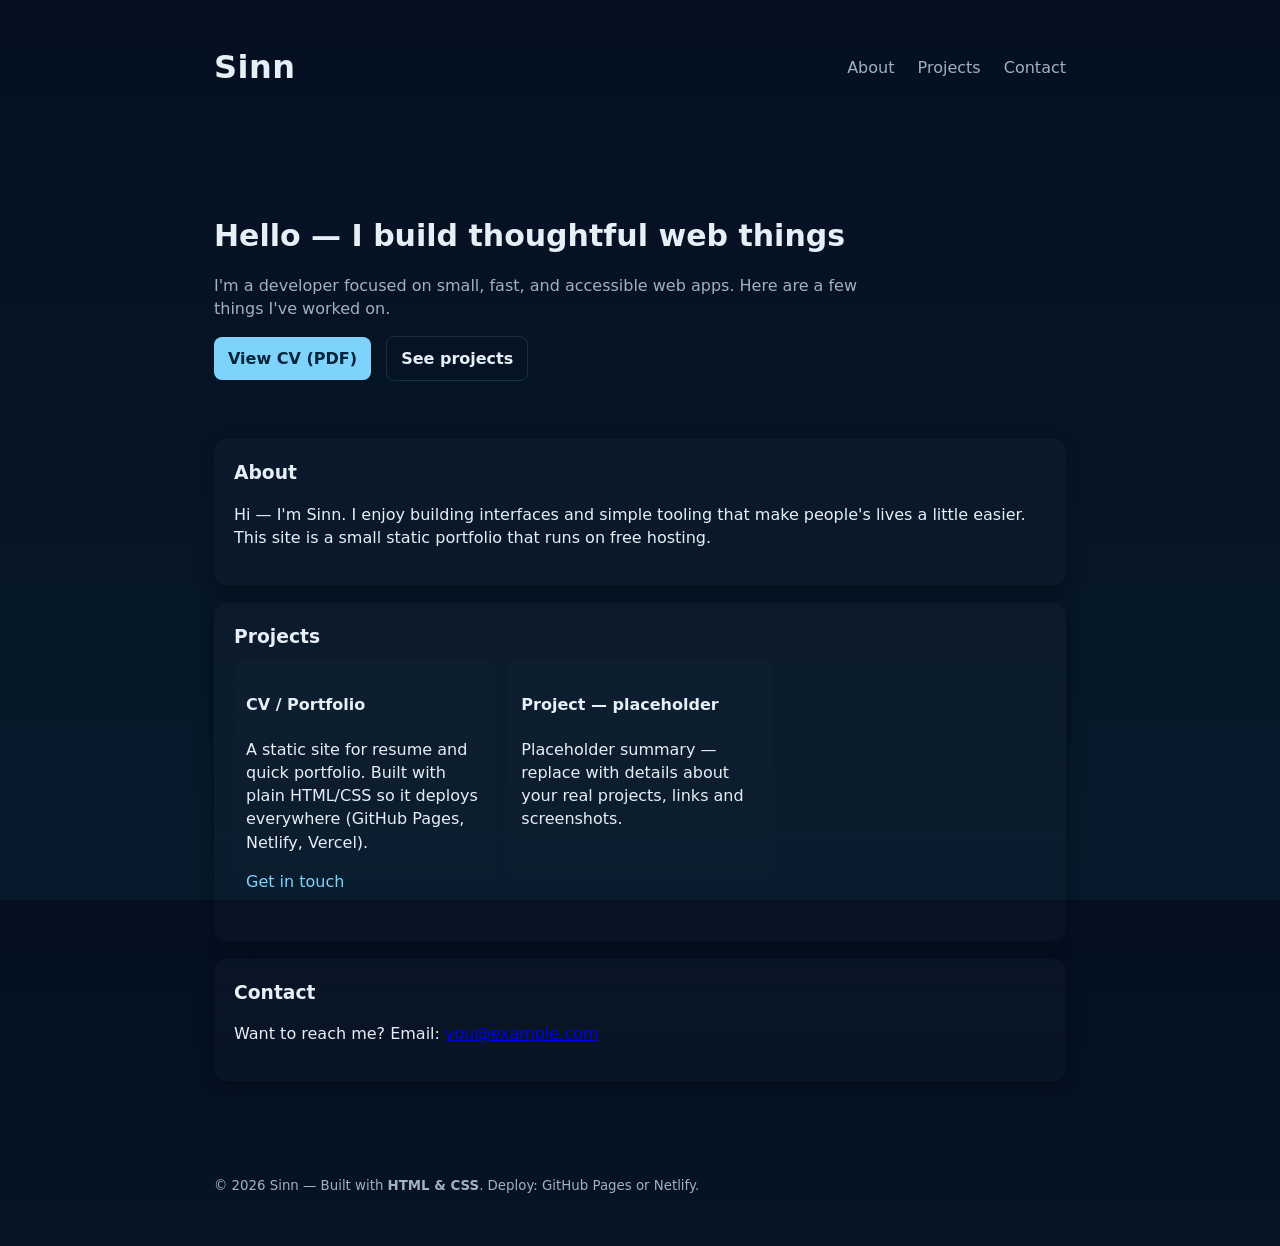
==== docs/index.html @ 73fbdf41 "Add static portfolio, netlify.toml and README with deploy instructions" ====
<!doctype html>
<html lang="en">
  <head>
    <meta charset="utf-8" />
    <meta name="viewport" content="width=device-width,initial-scale=1" />
    <title>Sinn — Portfolio</title>
    <link rel="stylesheet" href="styles.css">
    <meta name="description" content="Portfolio site for Sinn — web developer and CV." />
  </head>
  <body>
    <header class="site-header">
      <div class="container header-inner">
        <h1 class="title">Sinn</h1>
        <nav>
          <a href="#about">About</a>
          <a href="#projects">Projects</a>
          <a href="#contact">Contact</a>
        </nav>
      </div>
    </header>

    <main class="container">
      <section class="hero">
        <h2>Hello — I build thoughtful web things</h2>
        <p>I'm a developer focused on small, fast, and accessible web apps. Here are a few things I've worked on.</p>
        <p class="hero-cta">
          <a class="btn" href="SinNguyenVan_2026.pdf" target="_blank">View CV (PDF)</a>
          <a class="btn ghost" href="#projects">See projects</a>
        </p>
      </section>

      <section id="about" class="card">
        <h3>About</h3>
        <p>Hi — I'm Sinn. I enjoy building interfaces and simple tooling that make people's lives a little easier. This site is a small static portfolio that runs on free hosting.</p>
      </section>

      <section id="projects" class="card">
        <h3>Projects</h3>
        <ul class="projects-grid">
          <li>
            <h4>CV / Portfolio</h4>
            <p>A static site for resume and quick portfolio. Built with plain HTML/CSS so it deploys everywhere (GitHub Pages, Netlify, Vercel).</p>
            <p><a class="link" href="#contact">Get in touch</a></p>
          </li>
          <li>
            <h4>Project — placeholder</h4>
            <p>Placeholder summary — replace with details about your real projects, links and screenshots.</p>
          </li>
        </ul>
      </section>

      <section id="contact" class="card">
        <h3>Contact</h3>
        <p>Want to reach me? Email: <a href="mailto:you@example.com">you@example.com</a></p>
      </section>
    </main>

    <footer class="site-footer">
      <div class="container">
        <small>© <span id="year"></span> Sinn — Built with <strong>HTML & CSS</strong>. Deploy: GitHub Pages or Netlify.</small>
      </div>
    </footer>

    <script>
      // small script to set year
      document.getElementById('year').textContent = new Date().getFullYear();
    </script>
  </body>
</html>
---- docs/styles.css ----
:root{
  --bg: #0f1720;
  --card: #0f1720;
  --text: #e6eef6;
  --muted: #9fb1c3;
  --accent: #7dd3fc;
}
*{box-sizing:border-box}
html,body{height:100%}
body{
  margin:0;
  font-family: Inter, system-ui, -apple-system, 'Segoe UI', Roboto, 'Helvetica Neue', Arial;
  background: linear-gradient(180deg,#041021 0%, #071a2b 100%);
  color:var(--text);
  -webkit-font-smoothing:antialiased;
  line-height:1.45;
}
.container{max-width:900px;margin:0 auto;padding:24px}
.site-header{padding:20px 0;background:transparent}
.header-inner{display:flex;align-items:center;justify-content:space-between}
.title{font-weight:700;margin:0;letter-spacing:0.5px}
nav a{color:var(--muted);text-decoration:none;margin-left:18px}
.hero{padding:56px 0 24px}
.hero h2{font-size:30px;margin:0 0 8px}
.hero p{color:var(--muted);max-width:65ch}
.btn{display:inline-block;background:var(--accent);color:#01243a;padding:10px 14px;border-radius:8px;text-decoration:none;margin-right:10px;font-weight:700}
.btn.ghost{background:transparent;border:1px solid rgba(125,211,252,0.15);color:var(--text)}
.card{background:linear-gradient(180deg, rgba(255,255,255,0.02), rgba(255,255,255,0.01));border-radius:12px;padding:20px;margin:18px 0;box-shadow:0 6px 16px rgba(3,10,18,0.6)}
h3{margin:0 0 10px}
.projects-grid{list-style:none;padding:0;margin:0;display:grid;grid-template-columns:repeat(auto-fill,minmax(260px,1fr));gap:14px}
.projects-grid li{padding:12px;border-radius:10px;background:linear-gradient(180deg, rgba(255,255,255,0.01), transparent)}
.link{color:var(--accent);text-decoration:none}
.site-footer{padding:26px 0;color:var(--muted)}

@media (max-width:640px){
  .header-inner{flex-direction:column;align-items:flex-start}
  nav{margin-top:12px}
}
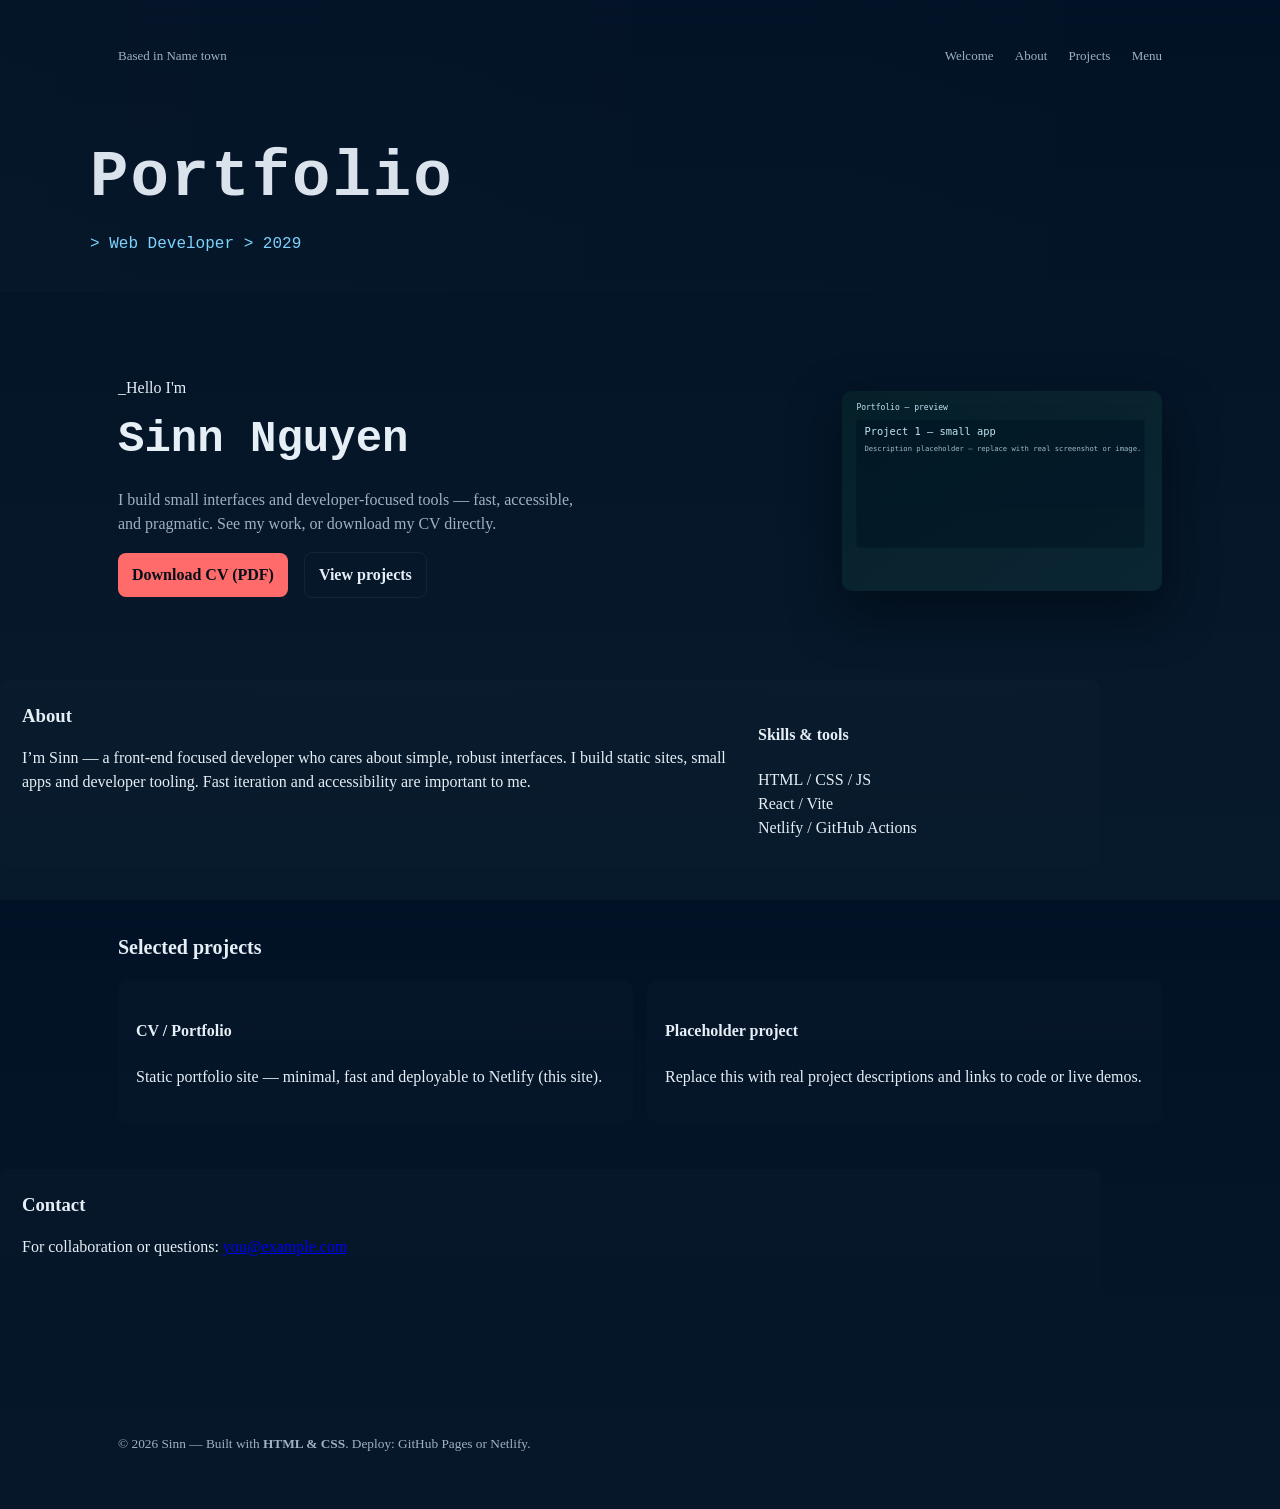
==== commit be8a34e4: "Update UI to match portfolio template + add hero preview and include CV in docs/ so PDF is served" ====
--- a/docs/index.html
+++ b/docs/index.html
@@ -8,50 +8,75 @@
     <meta name="description" content="Portfolio site for Sinn — web developer and CV." />
   </head>
   <body>
-    <header class="site-header">
-      <div class="container header-inner">
-        <h1 class="title">Sinn</h1>
-        <nav>
+    <header class="site-header wide">
+      <div class="topbar container">
+        <div class="sublink">Based in Name town</div>
+        <nav class="nav-small">
+          <a href="#welcome">Welcome</a>
           <a href="#about">About</a>
           <a href="#projects">Projects</a>
-          <a href="#contact">Contact</a>
+          <a href="#menu">Menu</a>
         </nav>
+      </div>
+      <div class="container masthead">
+        <h1 class="port">Portfolio</h1>
+        <div class="role">&gt; Web Developer <span class="year">&gt; 2029</span></div>
       </div>
     </header>
 
-    <main class="container">
-      <section class="hero">
-        <h2>Hello — I build thoughtful web things</h2>
-        <p>I'm a developer focused on small, fast, and accessible web apps. Here are a few things I've worked on.</p>
-        <p class="hero-cta">
-          <a class="btn" href="SinNguyenVan_2026.pdf" target="_blank">View CV (PDF)</a>
-          <a class="btn ghost" href="#projects">See projects</a>
-        </p>
+    <main class="main-wrap">
+      <section id="welcome" class="hero-landing">
+        <div class="hero-inner container">
+          <div class="intro">
+            <div class="greeting">_Hello I'm</div>
+            <h2 class="name">Sinn Nguyen</h2>
+            <p class="lead">I build small interfaces and developer-focused tools — fast, accessible, and pragmatic. See my work, or download my CV directly.</p>
+            <p class="cta-row">
+              <a class="btn primary" href="/SinNguyenVan_2026.pdf" target="_blank">Download CV (PDF)</a>
+              <a class="btn ghost" href="#projects">View projects</a>
+            </p>
+          </div>
+
+          <div class="hero-screenshot">
+            <img src="./hero-preview.svg" alt="portfolio preview" />
+          </div>
+        </div>
       </section>
 
-      <section id="about" class="card">
-        <h3>About</h3>
-        <p>Hi — I'm Sinn. I enjoy building interfaces and simple tooling that make people's lives a little easier. This site is a small static portfolio that runs on free hosting.</p>
+      <section id="about" class="section-dark container">
+        <div class="two-col">
+          <div>
+            <h3>About</h3>
+            <p>I’m Sinn — a front-end focused developer who cares about simple, robust interfaces. I build static sites, small apps and developer tooling. Fast iteration and accessibility are important to me.</p>
+          </div>
+          <div>
+            <h4>Skills & tools</h4>
+            <ul class="skills">
+              <li>HTML / CSS / JS</li>
+              <li>React / Vite</li>
+              <li>Netlify / GitHub Actions</li>
+            </ul>
+          </div>
+        </div>
       </section>
 
-      <section id="projects" class="card">
-        <h3>Projects</h3>
-        <ul class="projects-grid">
-          <li>
+      <section id="projects" class="container">
+        <h3 class="section-title">Selected projects</h3>
+        <div class="projects-list">
+          <article class="project-card">
             <h4>CV / Portfolio</h4>
-            <p>A static site for resume and quick portfolio. Built with plain HTML/CSS so it deploys everywhere (GitHub Pages, Netlify, Vercel).</p>
-            <p><a class="link" href="#contact">Get in touch</a></p>
-          </li>
-          <li>
-            <h4>Project — placeholder</h4>
-            <p>Placeholder summary — replace with details about your real projects, links and screenshots.</p>
-          </li>
-        </ul>
+            <p>Static portfolio site — minimal, fast and deployable to Netlify (this site).</p>
+          </article>
+          <article class="project-card">
+            <h4>Placeholder project</h4>
+            <p>Replace this with real project descriptions and links to code or live demos.</p>
+          </article>
+        </div>
       </section>
 
-      <section id="contact" class="card">
+      <section id="contact" class="section-dark container last-card">
         <h3>Contact</h3>
-        <p>Want to reach me? Email: <a href="mailto:you@example.com">you@example.com</a></p>
+        <p>For collaboration or questions: <a href="mailto:you@example.com">you@example.com</a></p>
       </section>
     </main>
 
--- a/docs/styles.css
+++ b/docs/styles.css
@@ -1,38 +1,63 @@
 :root{
-  --bg: #0f1720;
-  --card: #0f1720;
+  --bg: #081226; /* deep navy */
+  --panel: #081621;
   --text: #e6eef6;
   --muted: #9fb1c3;
-  --accent: #7dd3fc;
+  --accent: #ff6b6b; /* warm accent */
+  --accent2: #7dd3fc;
 }
 *{box-sizing:border-box}
 html,body{height:100%}
+.site-font{font-family:Inter,system-ui,-apple-system, 'Segoe UI', Roboto, 'Helvetica Neue', Arial}
 body{
   margin:0;
-  font-family: Inter, system-ui, -apple-system, 'Segoe UI', Roboto, 'Helvetica Neue', Arial;
-  background: linear-gradient(180deg,#041021 0%, #071a2b 100%);
+  background: linear-gradient(180deg,#021226 0%, #071a2b 100%);
   color:var(--text);
   -webkit-font-smoothing:antialiased;
-  line-height:1.45;
+  line-height:1.5;
 }
-.container{max-width:900px;margin:0 auto;padding:24px}
-.site-header{padding:20px 0;background:transparent}
-.header-inner{display:flex;align-items:center;justify-content:space-between}
-.title{font-weight:700;margin:0;letter-spacing:0.5px}
-nav a{color:var(--muted);text-decoration:none;margin-left:18px}
-.hero{padding:56px 0 24px}
-.hero h2{font-size:30px;margin:0 0 8px}
-.hero p{color:var(--muted);max-width:65ch}
-.btn{display:inline-block;background:var(--accent);color:#01243a;padding:10px 14px;border-radius:8px;text-decoration:none;margin-right:10px;font-weight:700}
-.btn.ghost{background:transparent;border:1px solid rgba(125,211,252,0.15);color:var(--text)}
-.card{background:linear-gradient(180deg, rgba(255,255,255,0.02), rgba(255,255,255,0.01));border-radius:12px;padding:20px;margin:18px 0;box-shadow:0 6px 16px rgba(3,10,18,0.6)}
+.container{max-width:1100px;margin:0 auto;padding:28px}
+.site-header{background:linear-gradient(90deg, rgba(255,255,255,0.01), transparent);padding:18px 0}
+.topbar{display:flex;justify-content:space-between;align-items:center;font-size:13px;color:var(--muted)}
+.nav-small a{color:var(--muted);text-decoration:none;margin-left:18px}
+.masthead{padding:36px 0 18px}
+.port{font-family: 'Courier New', monospace;font-size:64px;margin:0;letter-spacing:2px;color:var(--text);opacity:0.95}
+.role{color:var(--accent2);font-family: ui-monospace, SFMono-Regular, Menlo, Monaco, 'Courier New', monospace;margin-top:6px}
+.btn{display:inline-block;padding:10px 14px;border-radius:8px;text-decoration:none;margin-right:12px;font-weight:700}
+.btn.primary{background:var(--accent);color:#041019}
+.btn.ghost{background:transparent;border:1px solid rgba(125,211,252,0.08);color:var(--text)}
+h3{margin:0 0 10px}
+.hero-landing{padding:56px 0 20px}
+.hero-inner{display:flex;gap:24px;align-items:center}
+.intro{flex:1}
+.name{font-size:44px;margin:6px 0 10px;font-family: 'Courier New', monospace}
+.lead{color:var(--muted);max-width:60ch}
+.hero-screenshot img{width:320px;max-width:40vw;border-radius:10px;box-shadow:0 20px 50px rgba(2,10,20,0.7)}
+
+.section-title{margin:18px 0;font-size:20px}
+.projects-list{display:grid;grid-template-columns:repeat(auto-fit,minmax(280px,1fr));gap:14px}
+.project-card{background:linear-gradient(180deg, rgba(255,255,255,0.01), rgba(255,255,255,0.006));padding:18px;border-radius:10px}
+
+.section-dark{background:linear-gradient(180deg, rgba(255,255,255,0.01), rgba(255,255,255,0.002));padding:22px;border-radius:10px;margin:18px 0}
+.two-col{display:grid;grid-template-columns:1fr 320px;gap:22px;align-items:start}
+.skills{list-style:none;padding:0;margin:6px 0}
+
+.last-card{margin-bottom:80px}
 h3{margin:0 0 10px}
 .projects-grid{list-style:none;padding:0;margin:0;display:grid;grid-template-columns:repeat(auto-fill,minmax(260px,1fr));gap:14px}
 .projects-grid li{padding:12px;border-radius:10px;background:linear-gradient(180deg, rgba(255,255,255,0.01), transparent)}
 .link{color:var(--accent);text-decoration:none}
 .site-footer{padding:26px 0;color:var(--muted)}
 
-@media (max-width:640px){
-  .header-inner{flex-direction:column;align-items:flex-start}
-  nav{margin-top:12px}
+@media (max-width:980px){
+  .container{padding:20px}
+  .port{font-size:42px}
+  .hero-inner{flex-direction:column-reverse}
+  .hero-screenshot img{width:100%;max-width:520px}
+  .two-col{grid-template-columns:1fr}
 }
+
+@media (max-width:520px){
+  .port{font-size:30px}
+  .name{font-size:32px}
+}
